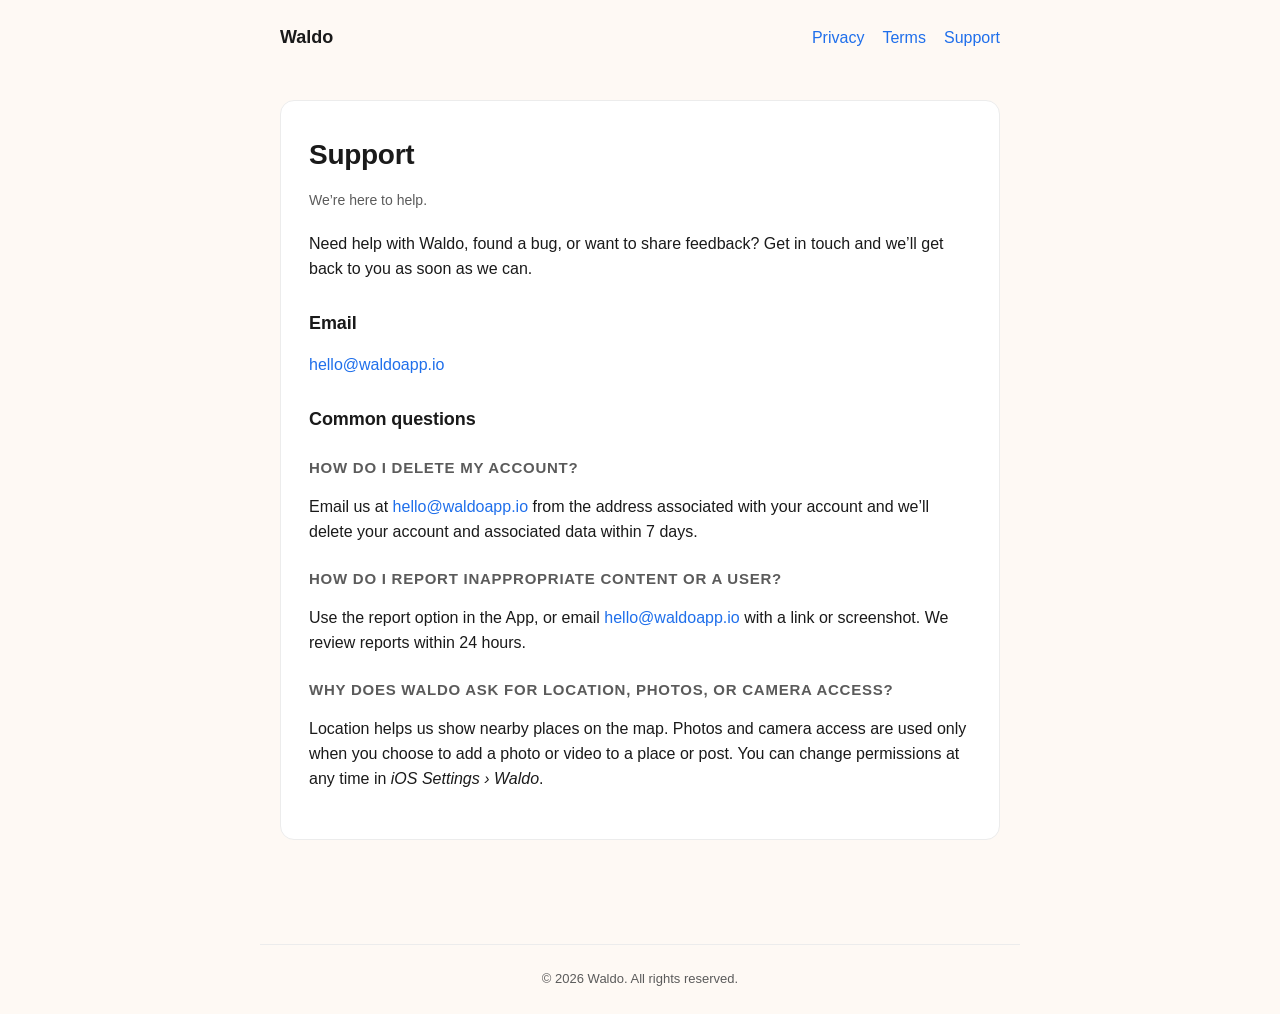
==== support.html @ fa54be32 "Initial legal site" ====
<!doctype html>
<html lang="en">
<head>
  <meta charset="utf-8" />
  <meta name="viewport" content="width=device-width, initial-scale=1" />
  <title>Support &mdash; Waldo</title>
  <link rel="stylesheet" href="./_assets/styles.css" />
</head>
<body>
  <header class="site">
    <nav>
      <a class="brand" href="./">Waldo</a>
      <a href="./privacy.html">Privacy</a>
      <a href="./terms.html">Terms</a>
      <a href="./support.html">Support</a>
    </nav>
  </header>

  <main>
    <article>
      <h1>Support</h1>
      <p class="meta">We&rsquo;re here to help.</p>

      <p>
        Need help with Waldo, found a bug, or want to share feedback? Get in
        touch and we&rsquo;ll get back to you as soon as we can.
      </p>

      <h2>Email</h2>
      <p>
        <a href="mailto:hello@waldoapp.io">hello@waldoapp.io</a>
      </p>

      <h2>Common questions</h2>

      <h3>How do I delete my account?</h3>
      <p>
        Email us at <a href="mailto:hello@waldoapp.io">hello@waldoapp.io</a>
        from the address associated with your account and we&rsquo;ll delete
        your account and associated data within 7 days.
      </p>

      <h3>How do I report inappropriate content or a user?</h3>
      <p>
        Use the report option in the App, or email
        <a href="mailto:hello@waldoapp.io">hello@waldoapp.io</a> with a link
        or screenshot. We review reports within 24 hours.
      </p>

      <h3>Why does Waldo ask for location, photos, or camera access?</h3>
      <p>
        Location helps us show nearby places on the map. Photos and camera
        access are used only when you choose to add a photo or video to a
        place or post. You can change permissions at any time in
        <em>iOS Settings &rsaquo; Waldo</em>.
      </p>
    </article>
  </main>

  <footer class="site">
    &copy; <span id="y"></span> Waldo. All rights reserved.
  </footer>
  <script>document.getElementById('y').textContent = new Date().getFullYear();</script>
</body>
</html>
---- _assets/styles.css ----
:root {
  --bg: #FEF9F4;
  --surface: #ffffff;
  --text: #1a1a1a;
  --muted: #5b5b5b;
  --accent: #1f6feb;
  --border: #ececec;
  --radius: 14px;
  --max-w: 760px;
  font-synthesis: none;
}

* { box-sizing: border-box; }

html, body {
  margin: 0;
  padding: 0;
  background: var(--bg);
  color: var(--text);
  font-family: -apple-system, BlinkMacSystemFont, "SF Pro Text", "Segoe UI",
    Roboto, "Helvetica Neue", Arial, sans-serif;
  font-size: 16px;
  line-height: 1.55;
  -webkit-font-smoothing: antialiased;
}

a { color: var(--accent); text-decoration: none; }
a:hover { text-decoration: underline; }

header.site, footer.site {
  max-width: var(--max-w);
  margin: 0 auto;
  padding: 24px 20px;
}

header.site nav {
  display: flex;
  gap: 18px;
  align-items: center;
  flex-wrap: wrap;
}

header.site .brand {
  font-weight: 700;
  font-size: 18px;
  margin-right: auto;
  color: var(--text);
}

main {
  max-width: var(--max-w);
  margin: 0 auto;
  padding: 24px 20px 80px;
}

article {
  background: var(--surface);
  border: 1px solid var(--border);
  border-radius: var(--radius);
  padding: 32px 28px;
}

h1 {
  font-size: 28px;
  margin: 0 0 8px;
  letter-spacing: -0.01em;
}

h2 {
  font-size: 18px;
  margin: 28px 0 8px;
  letter-spacing: -0.005em;
}

h3 {
  font-size: 15px;
  text-transform: uppercase;
  letter-spacing: 0.05em;
  color: var(--muted);
  margin: 22px 0 6px;
}

p, li { color: var(--text); }

.meta {
  color: var(--muted);
  font-size: 14px;
  margin-bottom: 20px;
}

ul { padding-left: 20px; }
li { margin-bottom: 6px; }

footer.site {
  color: var(--muted);
  font-size: 13px;
  text-align: center;
  border-top: 1px solid var(--border);
  margin-top: 24px;
}
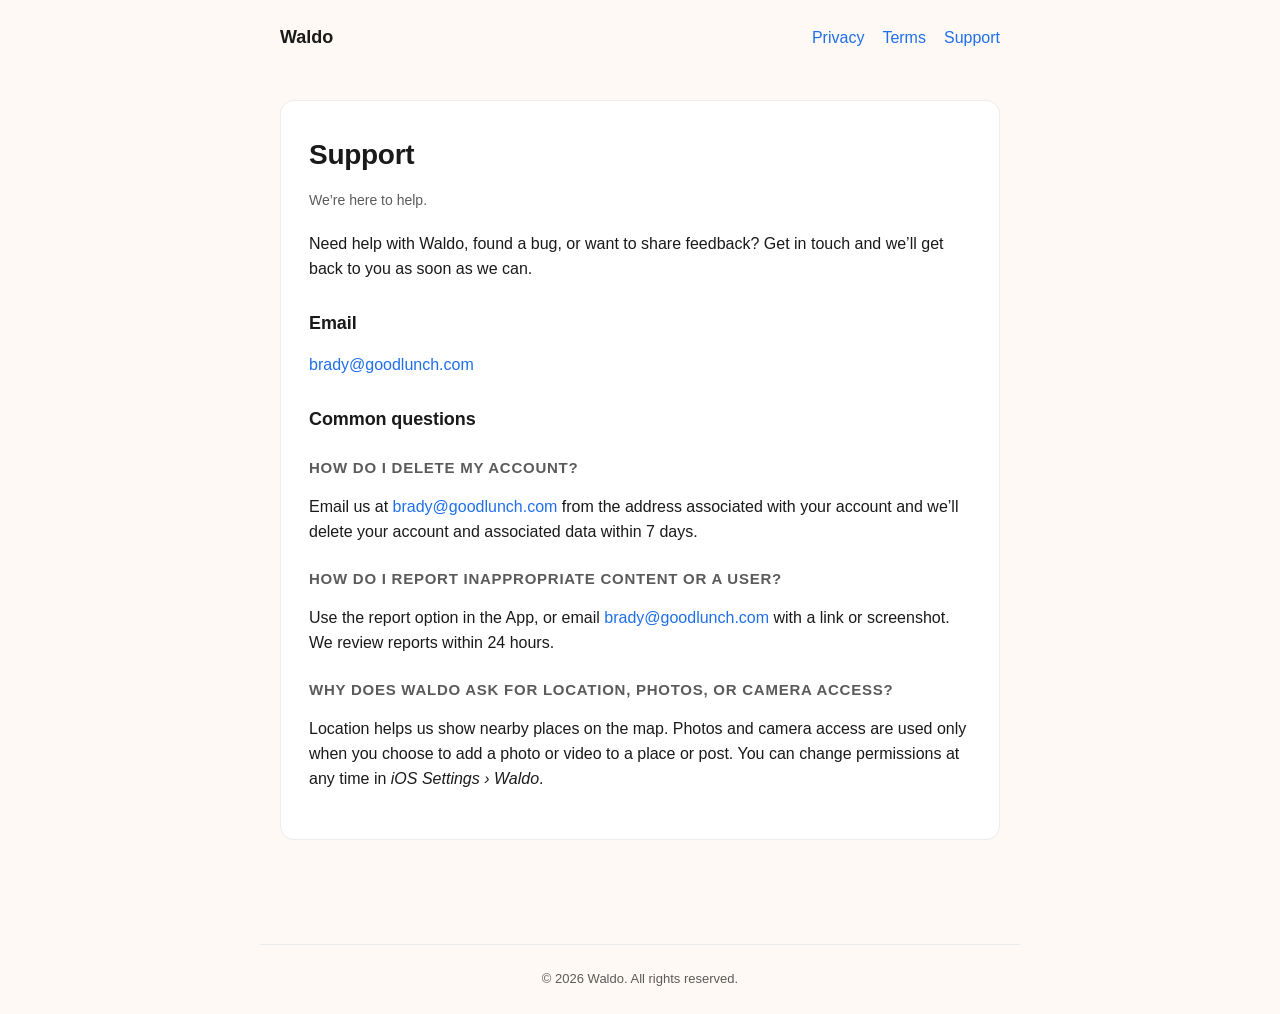
==== commit b26f0e2f: "Update contact email to brady@goodlunch.com Made-with: Cursor" ====
--- a/support.html
+++ b/support.html
@@ -28,14 +28,14 @@
 
       <h2>Email</h2>
       <p>
-        <a href="mailto:hello@waldoapp.io">hello@waldoapp.io</a>
+        <a href="mailto:brady@goodlunch.com">brady@goodlunch.com</a>
       </p>
 
       <h2>Common questions</h2>
 
       <h3>How do I delete my account?</h3>
       <p>
-        Email us at <a href="mailto:hello@waldoapp.io">hello@waldoapp.io</a>
+        Email us at <a href="mailto:brady@goodlunch.com">brady@goodlunch.com</a>
         from the address associated with your account and we&rsquo;ll delete
         your account and associated data within 7 days.
       </p>
@@ -43,7 +43,7 @@
       <h3>How do I report inappropriate content or a user?</h3>
       <p>
         Use the report option in the App, or email
-        <a href="mailto:hello@waldoapp.io">hello@waldoapp.io</a> with a link
+        <a href="mailto:brady@goodlunch.com">brady@goodlunch.com</a> with a link
         or screenshot. We review reports within 24 hours.
       </p>
 
